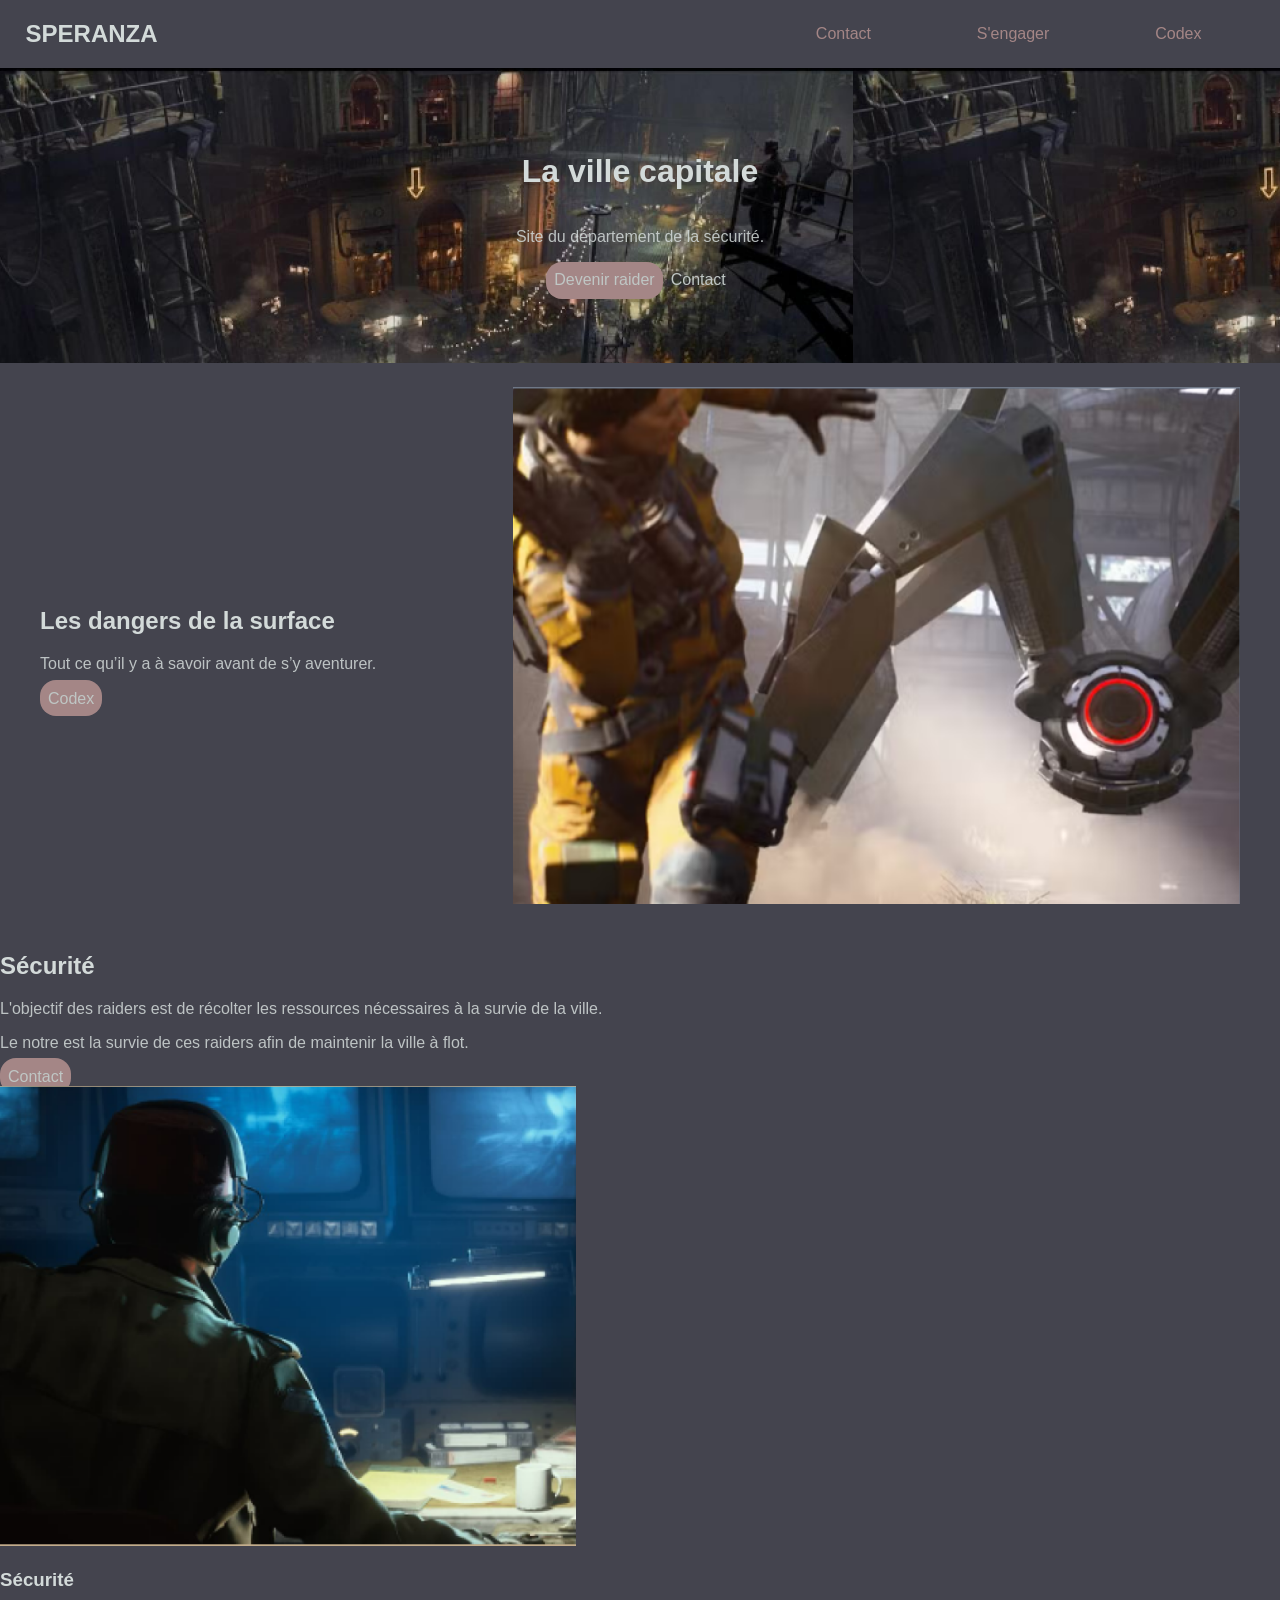
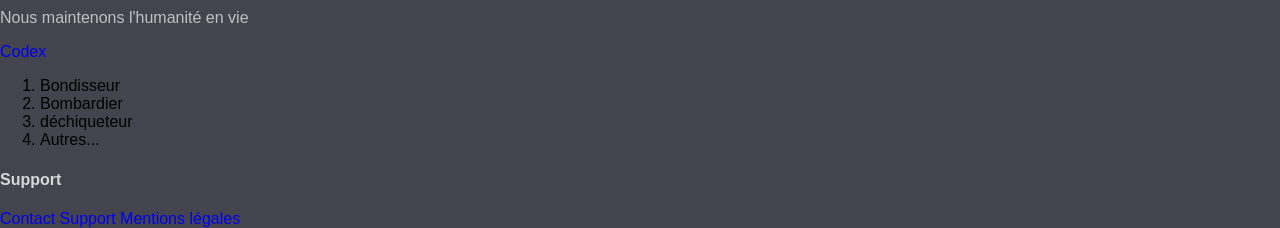
==== index.html @ ae106723 "blocs début" ====
<!DOCTYPE html>
<html lang="fr">
    <head>
        <meta charset="UTF-8">
        <meta name="viewport" content="width=device-width, initial-scale=1.0">
        <meta name="description" content ="La page d'accueil, pousse l'observateur à aller voir les autres pages">
        <link rel="stylesheet" type="text/css" href="style.css">
        <title>Accueil</title>

        <!--Fonts-->
        <link rel="preconnect" href="https://fonts.googleapis.com">
<link rel="preconnect" href="https://fonts.gstatic.com" crossorigin>
<link href="https://fonts.googleapis.com/css2?family=Roboto:ital,wght@0,100..900;1,100..900&display=swap" rel="stylesheet">
    </head>
    <body>
        <header>

            <nav><!--Contient le logo SPERANZA sous forme de texte majuscule et les liens "Contact" et "Codex"-->
                <div>
                    <h1>SPERANZA</h1>
                </div>
                <div class="topLinks">
                    <a class="navLink" href="contact.html">Contact</a>
                    <a class="navLink" href="enlist.html">S'engager</a>
                    <a class="navLink" href="codex.html">Codex</a>
                </div>
            </nav>
        </header>
        <main><!--Le contenu de la page, un bloc titre et 2 blocs imagés menant aux autres pages-->
            <div class="title"><!--Titre de la page d'accueil-->
                <h1>La ville capitale</h1>
                <p>Site du département de la sécurité.</p>
                <div class="titleLinks">
                    <a class="callToActLink" href="enlist.html">Devenir raider</a>
                    <a class="invertedcallToActLink" href="contact.html">Contact</a>
                </div>
            </div>

            <div class="bloc"><!--Titre et image menant à l'encyclopédie-->
                <div class="content">
                    <h2>Les dangers de la surface</h2>
                    <p>Tout ce qu’il y a à savoir avant de s’y aventurer.</p>
                    <a class="callToActLink" href="codex.html">Codex</a>
                </div>
                <div class="image">
                     <img width="100%" src="images/Leaper.png" alt="Une personne fuyant un bondisseur">
                </div>
            </div>

            <div><!--Descriptif du département de la sécurité et image-->
               <div>
                    <h2>Sécurité</h2>
                    <p>L'objectif des raiders est de récolter les ressources nécessaires à la survie de la ville.</p>
                    <p>Le notre est la survie de ces raiders afin de maintenir la ville à flot.</p>
                    <a class="callToActLink" href="contact.html">Contact</a>
                </div>
                <div>
                     <img width="45%" src="images/Shani.png" alt="La directrice du département de la sécurité en plein travail.">
                </div>
            </div>
        </main>
        <footer><!--descriptif très bref et quelques liens -->
            <div>
                <h3>Sécurité</h3>
                <p>Nous maintenons l'humanité en vie</p>        
            </div>

            <div>
                <div>
                    <a href="codex.html">Codex</a>
                    <ol>
                        <li>Bondisseur</li>
                        <li>Bombardier</li>
                        <li>déchiqueteur</li>
                        <li>Autres...</li>
                    </ol>
                </div>
                <div>
                    <h4>Support</h4>
                    <a href="contact.html">Contact</a>
                    <a href="support.html">Support</a>
                    <a href="mentions-legales.html">Mentions légales</a>
                </div>                
            </div>
        </footer>
    </body>
</html>
---- style.css ----
*{
    font-family: Helvetica, "Roboto", sans-serif;
}
body{
    background: #44444E;
    margin:0em;
}

h1, h2, h3, h4, h5, h6 {
    color: #D3DAD9;        
}

p {
    color: #D3DAD9;
    opacity: 85%;
}

a {
    text-decoration: none;
}

.callToActLink, .invertedcallToActLink {
    color: #BFC6C4;
    border-radius: 1em;
    padding: 0.6em 0.5em ;
}

.callToActLink{    
    background-color: #A48686;    
}

.invertedcallToActLink{    
    border-color: #BFC6C4;
    border-width: 1px;
}

.navLink {
    color: #A48686;    
}

.topLinks {
    display: flex;
    flex-direction: row;
    justify-content: space-around;
    align-items: center;
    width:40%;
}

nav {
    display: flex;    
    flex-direction: row;
    justify-content: space-between;     
    align-items: center;

    background-color: #44444E;

    padding: 0% 2%;        

    .navLink
    {           
        margin: 0% 5%;     
    }
}

.title {
    background-image: url('images/plan-ville.png');
    display:flex;
    flex-direction: column;
    align-items: center;
    justify-content: space-around;
    
    padding: 4em 1em ;
}

.titleLinks {
    display: flex;
    justify-content: space-between;
}

.bloc {
    display: flex;
    justify-content: space-between;
    align-items: center;
    padding: 0.5em 0.5em;

    .content , .image{
        padding: 1em 2em;   
        justify-content: center;
        align-items: center;     
    }

}
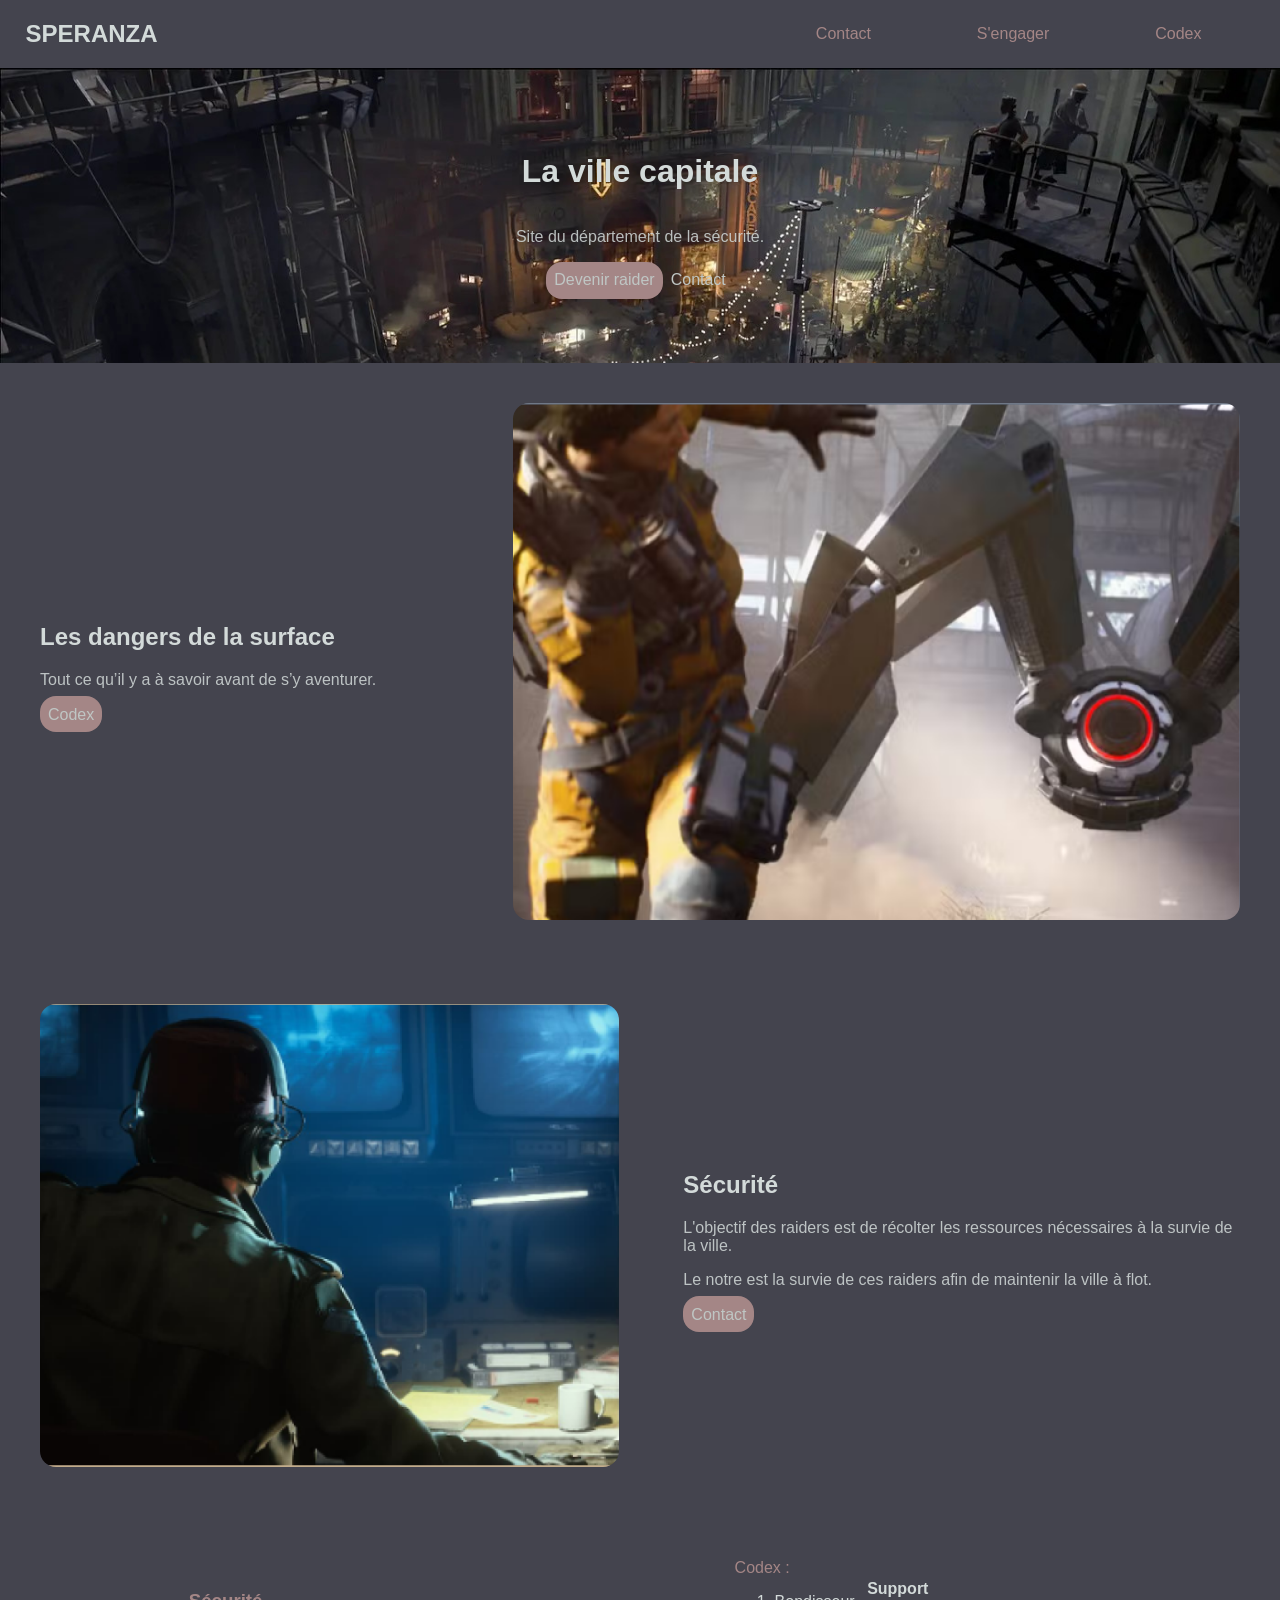
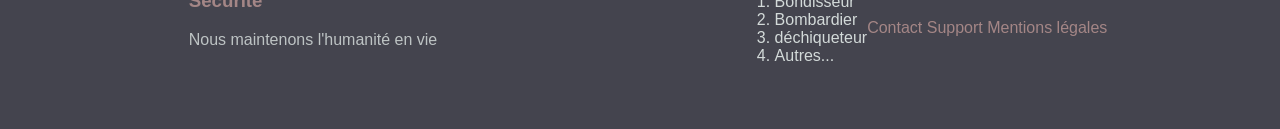
==== commit 539b0c1b: "fin blocs, début footer" ====
--- a/index.html
+++ b/index.html
@@ -42,32 +42,34 @@
                     <p>Tout ce qu’il y a à savoir avant de s’y aventurer.</p>
                     <a class="callToActLink" href="codex.html">Codex</a>
                 </div>
-                <div class="image">
+                <div class="blocImage">
                      <img width="100%" src="images/Leaper.png" alt="Une personne fuyant un bondisseur">
                 </div>
             </div>
 
-            <div><!--Descriptif du département de la sécurité et image-->
-               <div>
+            <div class="bloc"><!--Descriptif du département de la sécurité et image-->
+                <div class="blocImage">
+                     <img width="100%" src="images/Shani.png" alt="La directrice du département de la sécurité en plein travail.">
+                </div>               
+                <div class="content">
                     <h2>Sécurité</h2>
                     <p>L'objectif des raiders est de récolter les ressources nécessaires à la survie de la ville.</p>
                     <p>Le notre est la survie de ces raiders afin de maintenir la ville à flot.</p>
                     <a class="callToActLink" href="contact.html">Contact</a>
                 </div>
-                <div>
-                     <img width="45%" src="images/Shani.png" alt="La directrice du département de la sécurité en plein travail.">
-                </div>
             </div>
         </main>
         <footer><!--descriptif très bref et quelques liens -->
             <div>
-                <h3>Sécurité</h3>
-                <p>Nous maintenons l'humanité en vie</p>        
+                <div class="footerContent">
+                    <h3>Sécurité</h3>
+                    <p>Nous maintenons l'humanité en vie</p>
+                </div>      
             </div>
 
-            <div>
-                <div>
-                    <a href="codex.html">Codex</a>
+            <div class="footerLinks">
+                <div class="footerCodexLink">
+                    <a href="codex.html">Codex :</a>
                     <ol>
                         <li>Bondisseur</li>
                         <li>Bombardier</li>
@@ -75,13 +77,14 @@
                         <li>Autres...</li>
                     </ol>
                 </div>
-                <div>
-                    <h4>Support</h4>
-                    <a href="contact.html">Contact</a>
-                    <a href="support.html">Support</a>
-                    <a href="mentions-legales.html">Mentions légales</a>
-                </div>                
+                <div class="footerSupport">
+                    <h4>Support</h4>                                        
+                    <a href="contact.html">Contact</a>                        
+                    <a href="support.html">Support</a>                       
+                    <a href="mentions-legales.html">Mentions légales</a>                                                                                 
+                </div>   
             </div>
+
         </footer>
     </body>
 </html>
--- a/style.css
+++ b/style.css
@@ -3,11 +3,15 @@
 }
 body{
     background: #44444E;
-    margin:0em;
+    margin: 0em;
 }
 
-h1, h2, h3, h4, h5, h6 {
+h1, h2, h4, h5, h6 {
     color: #D3DAD9;        
+}
+
+h3 {
+    color:#A48686 
 }
 
 p {
@@ -17,19 +21,24 @@
 
 a {
     text-decoration: none;
+    color: #A48686;
+}
+
+ol {
+    color: #D3DAD9;
 }
 
 .callToActLink, .invertedcallToActLink {
     color: #BFC6C4;
     border-radius: 1em;
-    padding: 0.6em 0.5em ;
+    padding: 0.6em 0.5em;
 }
 
-.callToActLink{    
+.callToActLink {    
     background-color: #A48686;    
 }
 
-.invertedcallToActLink{    
+.invertedcallToActLink {    
     border-color: #BFC6C4;
     border-width: 1px;
 }
@@ -63,7 +72,9 @@
 }
 
 .title {
-    background-image: url('images/plan-ville.png');
+    background-image: url('images/plan-ville2.jpeg');
+    background-size: cover;
+
     display:flex;
     flex-direction: column;
     align-items: center;
@@ -81,6 +92,7 @@
     display: flex;
     justify-content: space-between;
     align-items: center;
+
     padding: 0.5em 0.5em;
 
     .content , .image{
@@ -88,5 +100,27 @@
         justify-content: center;
         align-items: center;     
     }
+    .blocImage {
+        padding:2em;
+    }
+    .blocImage > img {
+        border-radius: 1em;
+    }
+}
 
+footer {
+    display: flex;
+    justify-content: space-around;
+    align-items: center;
+    padding: 2em 2em;
+
+    .footerContent {        
+        margin: 2em 2em;
+    }
+
+    .footerLinks {
+        display:flex;
+        justify-content: space-around;
+        margin: 1em 1em;
+    }
 }
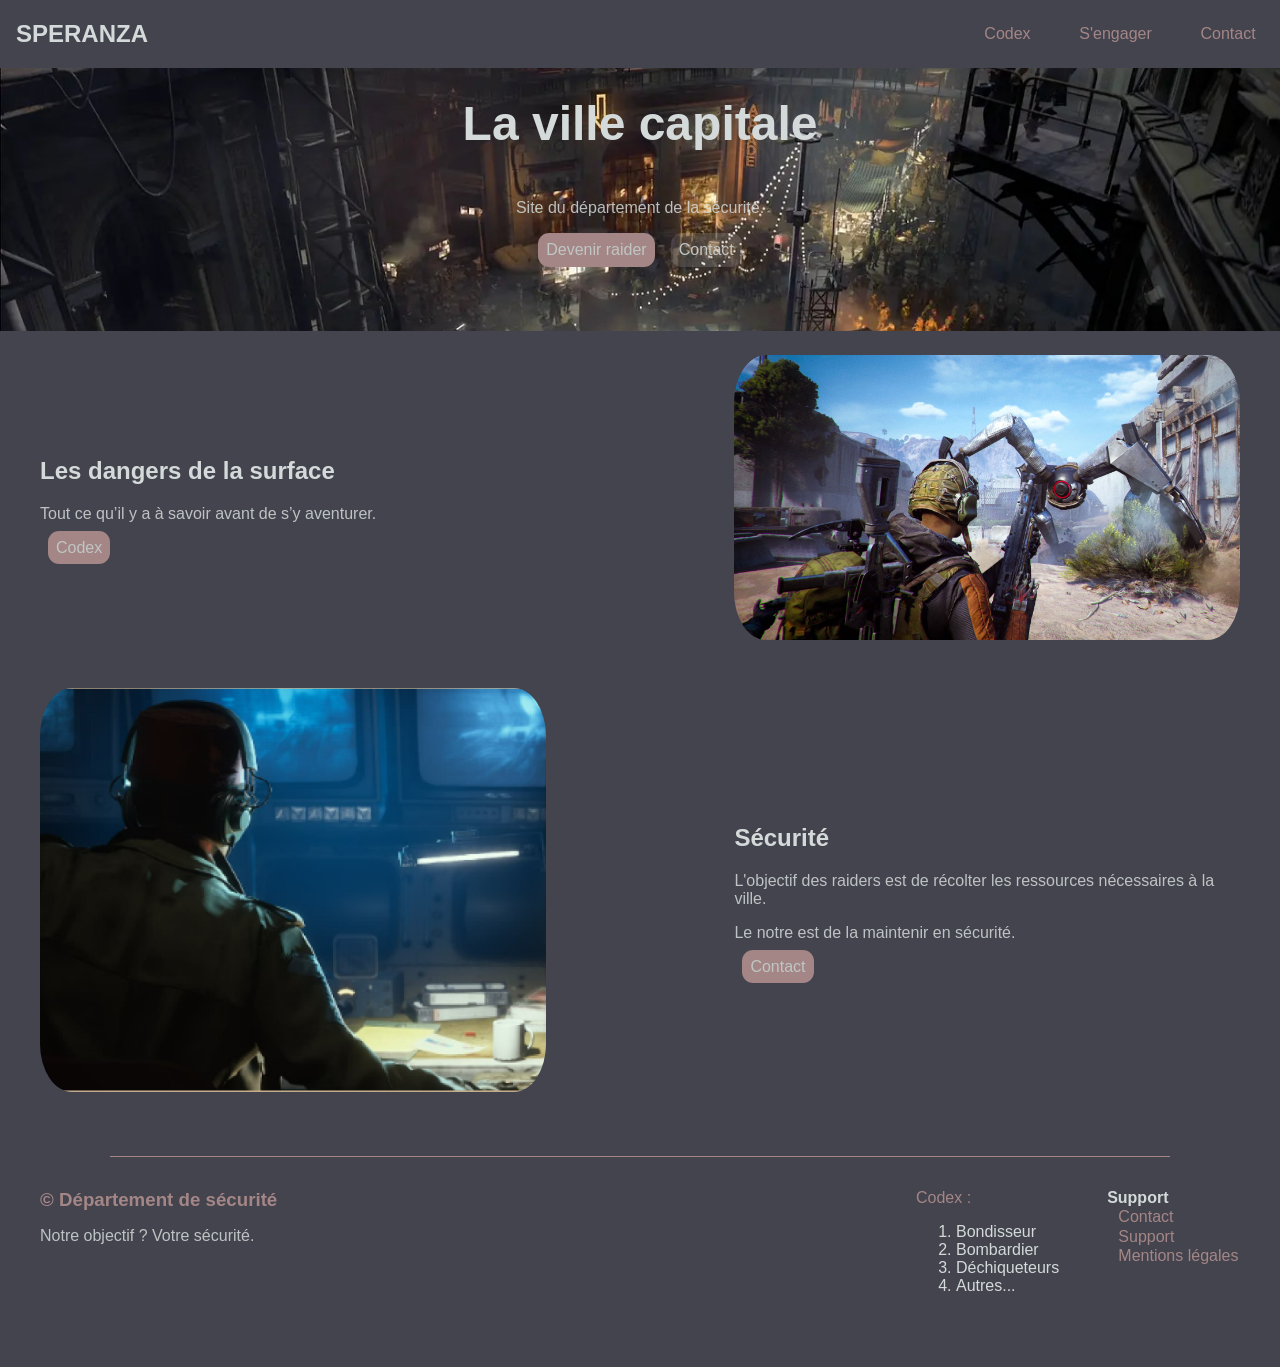
==== commit 41f90c81: "exercice boxes" ====
--- a/index.html
+++ b/index.html
@@ -9,82 +9,97 @@
 
         <!--Fonts-->
         <link rel="preconnect" href="https://fonts.googleapis.com">
-<link rel="preconnect" href="https://fonts.gstatic.com" crossorigin>
-<link href="https://fonts.googleapis.com/css2?family=Roboto:ital,wght@0,100..900;1,100..900&display=swap" rel="stylesheet">
+        <link rel="preconnect" href="https://fonts.gstatic.com" crossorigin>
+        <link href="https://fonts.googleapis.com/css2?family=Roboto:ital,wght@0,100..900;1,100..900&display=swap" rel="stylesheet">
     </head>
     <body>
         <header>
 
             <nav><!--Contient le logo SPERANZA sous forme de texte majuscule et les liens "Contact" et "Codex"-->
-                <div>
-                    <h1>SPERANZA</h1>
+                <div id="logo">
+                    <h2>SPERANZA</h2>
                 </div>
                 <div class="topLinks">
+                    <a class="navLink" href="codex.html">Codex</a>
+                    <a class="navLink" href="enlist.html">S'engager</a>
                     <a class="navLink" href="contact.html">Contact</a>
-                    <a class="navLink" href="enlist.html">S'engager</a>
-                    <a class="navLink" href="codex.html">Codex</a>
                 </div>
-            </nav>
+            </nav>            
         </header>
+        
         <main><!--Le contenu de la page, un bloc titre et 2 blocs imagés menant aux autres pages-->
             <div class="title"><!--Titre de la page d'accueil-->
                 <h1>La ville capitale</h1>
                 <p>Site du département de la sécurité.</p>
                 <div class="titleLinks">
                     <a class="callToActLink" href="enlist.html">Devenir raider</a>
-                    <a class="invertedcallToActLink" href="contact.html">Contact</a>
+                    <a class="semiTransparentLink" href="contact.html">Contact</a>
                 </div>
             </div>
 
             <div class="bloc"><!--Titre et image menant à l'encyclopédie-->
+
                 <div class="content">
                     <h2>Les dangers de la surface</h2>
                     <p>Tout ce qu’il y a à savoir avant de s’y aventurer.</p>
                     <a class="callToActLink" href="codex.html">Codex</a>
                 </div>
-                <div class="blocImage">
-                     <img width="100%" src="images/Leaper.png" alt="Une personne fuyant un bondisseur">
-                </div>
+
+                 <img  class="blocImage" src="images/leaper2.jpg" alt="Un bondisseur attaquant une personne">
+
             </div>
 
             <div class="bloc"><!--Descriptif du département de la sécurité et image-->
-                <div class="blocImage">
-                     <img width="100%" src="images/Shani.png" alt="La directrice du département de la sécurité en plein travail.">
-                </div>               
+
+                <img class="blocImage" src="images/Shani.png" alt="La cheffe du département de la sécurité en plein travail.">
+                           
                 <div class="content">
                     <h2>Sécurité</h2>
-                    <p>L'objectif des raiders est de récolter les ressources nécessaires à la survie de la ville.</p>
-                    <p>Le notre est la survie de ces raiders afin de maintenir la ville à flot.</p>
+                    <p>L'objectif des raiders est de récolter les ressources nécessaires à la ville.</p>
+                    <p>Le notre est de la maintenir en sécurité.</p>
                     <a class="callToActLink" href="contact.html">Contact</a>
                 </div>
             </div>
-        </main>
-        <footer><!--descriptif très bref et quelques liens -->
+        </main>                
+
+        <footer><!--descriptif très bref du département et quelques liens -->    
+            <div class="FooterLimit">
+                <hr id="FooterLimitLine">
+            </div>                    
+
             <div>
                 <div class="footerContent">
-                    <h3>Sécurité</h3>
-                    <p>Nous maintenons l'humanité en vie</p>
+                    <h3>&copy; Département de sécurité</h3>
+                    <p>Notre objectif ? Votre sécurité.</p>                                                         
                 </div>      
             </div>
 
             <div class="footerLinks">
-                <div class="footerCodexLink">
-                    <a href="codex.html">Codex :</a>
-                    <ol>
-                        <li>Bondisseur</li>
-                        <li>Bombardier</li>
-                        <li>déchiqueteur</li>
-                        <li>Autres...</li>
+                <div id="footerCodexLink">
+                    <a class="FooterLinks" href="codex.html">Codex :</a>
+                    <ol class="whiteFooterLinks">
+                        <li>
+                            <a href="codex.html">Bondisseur</a>
+                        </li>
+                        <li>
+                            <a href="codex.html">Bombardier</a>
+                        </li>
+                        <li>
+                            <a href="codex.html">Déchiqueteurs</a>
+                        </li>
+                        <li>
+                            <a href="codex.html">Autres...</a>
+                        </li>
                     </ol>
                 </div>
+                
                 <div class="footerSupport">
                     <h4>Support</h4>                                        
-                    <a href="contact.html">Contact</a>                        
-                    <a href="support.html">Support</a>                       
-                    <a href="mentions-legales.html">Mentions légales</a>                                                                                 
+                    <a class="FooterLinks" href="contact.html">Contact</a>                        
+                    <a class="FooterLinks" href="support.html">Support</a>                       
+                    <a class="FooterLinks" href="mentions-legales.html">Mentions légales</a>                                                                                 
                 </div>   
             </div>
-
         </footer>
     </body>
 </html>
--- a/style.css
+++ b/style.css
@@ -1,6 +1,12 @@
 *{
     font-family: Helvetica, "Roboto", sans-serif;
-}
+    flex-wrap: wrap;
+}
+
+:root {
+    --headerheight: 3em;
+}
+
 body{
     background: #44444E;
     margin: 0em;
@@ -28,19 +34,21 @@
     color: #D3DAD9;
 }
 
-.callToActLink, .invertedcallToActLink {
+.callToActLink, .semiTransparentLink {
     color: #BFC6C4;
-    border-radius: 1em;
-    padding: 0.6em 0.5em;
+    border-radius: 0.7em;
+    padding: 0.5em 0.5em;
+    margin: 0em 0.5em;
 }
 
 .callToActLink {    
     background-color: #A48686;    
 }
 
-.invertedcallToActLink {    
-    border-color: #BFC6C4;
-    border-width: 1px;
+.semiTransparentLink {    
+    border-color: #D3DAD9;
+    border-width: 0.1em;
+    background-color: #bfc6c430;
 }
 
 .navLink {
@@ -52,24 +60,32 @@
     flex-direction: row;
     justify-content: space-around;
     align-items: center;
-    width:40%;
-}
-
-nav {
+    width:20em;
+}
+
+nav {    
+    z-index: 1;
+
     display: flex;    
     flex-direction: row;
     justify-content: space-between;     
     align-items: center;
-
-    background-color: #44444E;
-
-    padding: 0% 2%;        
-
-    .navLink
-    {           
-        margin: 0% 5%;     
-    }
-}
+    width: 100%;
+
+    background-color: #44444E;         
+    
+    position: fixed;
+    top: 0px;
+    
+    .navLink {           
+        margin: 5% 5%;     
+    }
+
+    #logo {
+        margin: 0em 1em;
+    }
+}
+
 
 .title {
     background-image: url('images/plan-ville2.jpeg');
@@ -83,9 +99,15 @@
     padding: 4em 1em ;
 }
 
+.title h1 {
+    font-size: 300%;
+}
+
 .titleLinks {
     display: flex;
     justify-content: space-between;
+    flex-direction: row;
+    align-items: center;    
 }
 
 .bloc {
@@ -93,34 +115,87 @@
     justify-content: space-between;
     align-items: center;
 
-    padding: 0.5em 0.5em;
-
-    .content , .image{
-        padding: 1em 2em;   
-        justify-content: center;
-        align-items: center;     
-    }
-    .blocImage {
-        padding:2em;
-    }
-    .blocImage > img {
-        border-radius: 1em;
-    }
+    padding: 0.5em 0.5em;    
 }
 
 footer {
     display: flex;
-    justify-content: space-around;
-    align-items: center;
-    padding: 2em 2em;
-
-    .footerContent {        
-        margin: 2em 2em;
-    }
-
-    .footerLinks {
-        display:flex;
-        justify-content: space-around;
-        margin: 1em 1em;
+    justify-content: space-between;
+    align-items: start;
+    padding: 2em 1em;    
+    
+}
+
+.whiteFooterLinks a {
+    color: #D3DAD9;
+}
+
+.FooterLimit {
+    width: 100%;
+
+}
+
+ #FooterLimitLine {
+    border: none; 
+    height: 1px; 
+    background-color: #A48686; 
+    width: 85%;
+}
+
+.footerContent {        
+    padding: 1.5em 1.5em;
+}   
+
+.footerContent h3 {
+    margin: 0em;    
+}
+
+.footerLinks {
+    display:flex;
+    align-items: start;
+    justify-content: space-between;     
+    color: #A48686;
+}
+
+#footerCodexLink {
+    padding: 1.5em;
+}
+
+.footerSupport {
+    display:flex;
+    flex-direction: column;
+    justify-content: flex-start;
+    padding: 1.5em;    
+}
+
+.footerSupport > a {
+    padding: 0.1em 0.1em 0em 0.7em;
+}
+
+.footerSupport h4 {
+    margin: 0em;
+}   
+
+.content , .blocImage{
+    padding: 1em 2em;   
+    justify-content: center;
+    align-items: center;     
+}
+
+.blocImage {
+    border-radius: 4em;   
+}
+
+@media screen and (max-width: 800px)
+{
+    .content , .blocImage {      
+        width: 95%;        
+    }
+}
+    
+@media screen and (min-width: 800.1px)
+{
+    .content , .blocImage {      
+        width: 40%;        
     }
 }
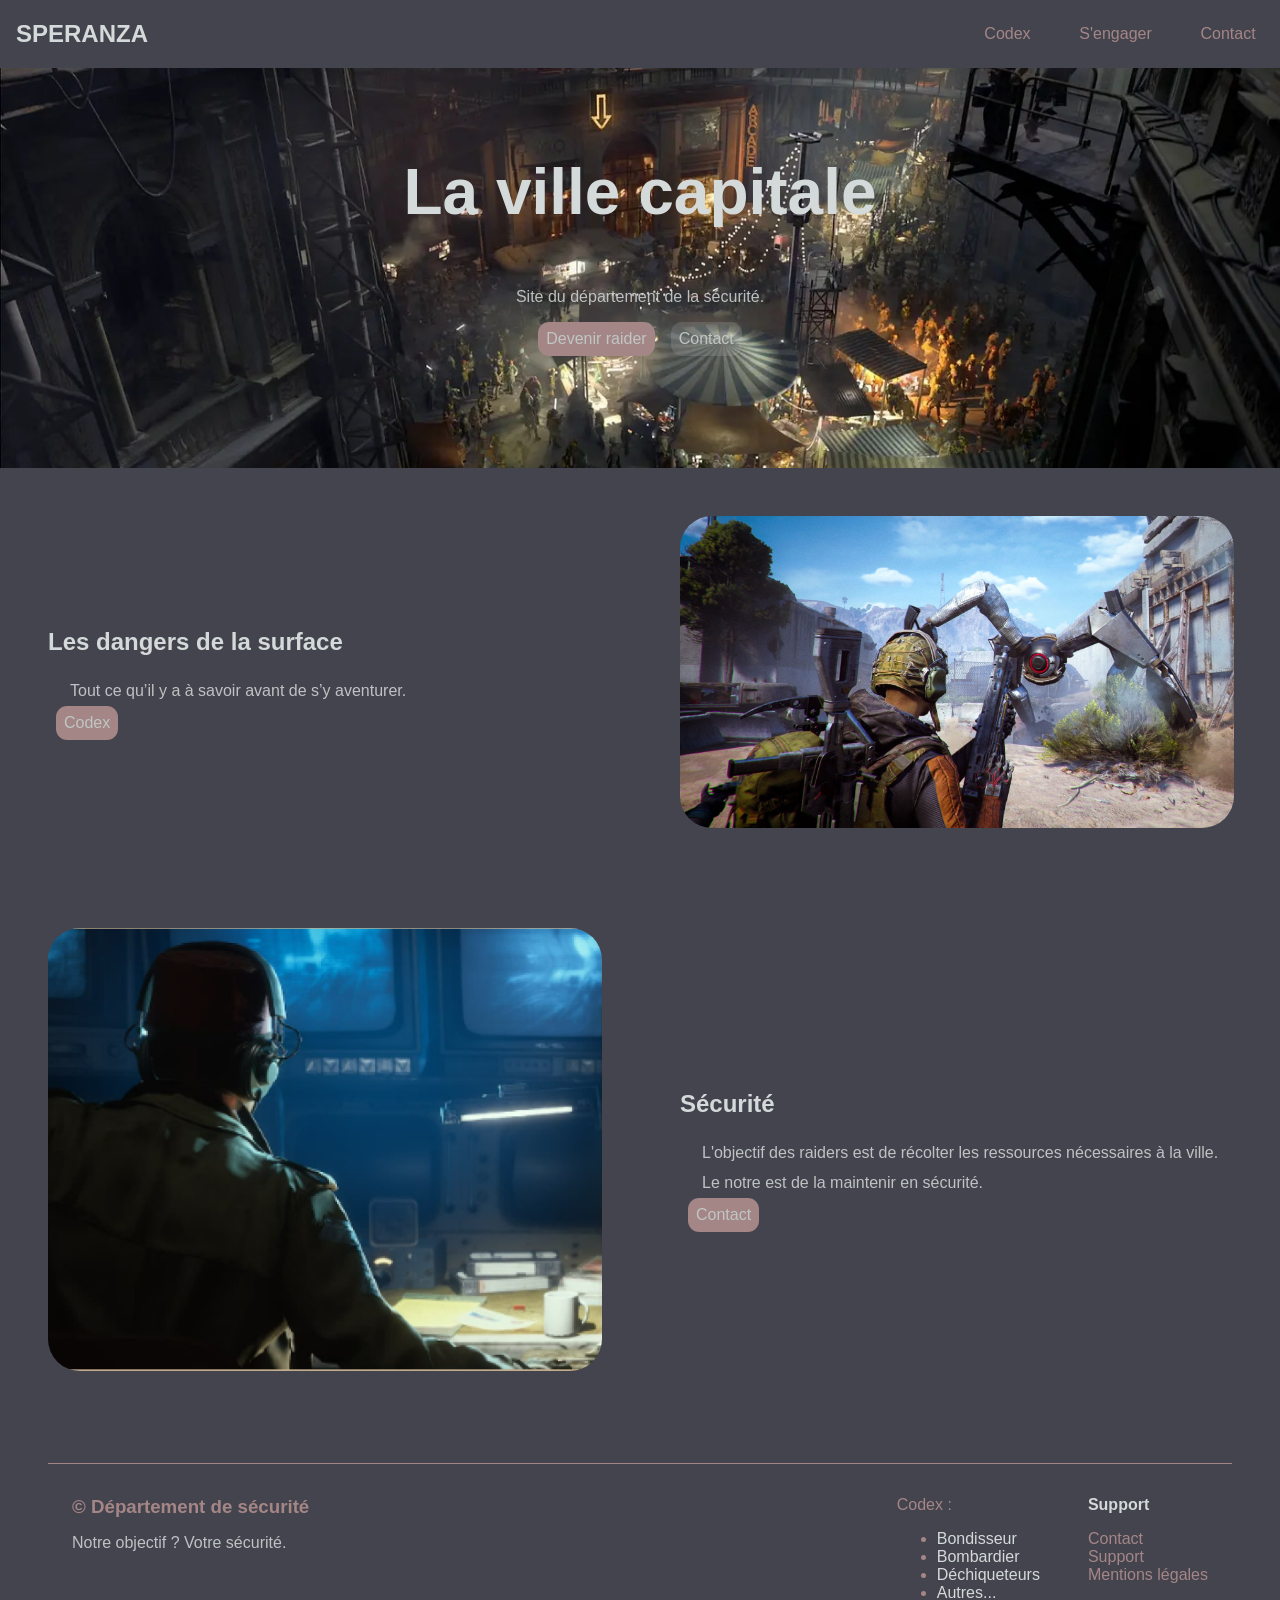
==== commit d1b7461c: "maj de début de cours 04.05.2026" ====
--- a/index.html
+++ b/index.html
@@ -20,15 +20,21 @@
                     <h2>SPERANZA</h2>
                 </div>
                 <div class="topLinks">
-                    <a class="navLink" href="codex.html">Codex</a>
-                    <a class="navLink" href="enlist.html">S'engager</a>
-                    <a class="navLink" href="contact.html">Contact</a>
+                    <div>
+                        <a class="navLink" href="codex.html">Codex</a>
+                    </div>
+                    <div>
+                        <a class="navLink" href="enlist.html">S'engager</a>
+                    </div>
+                    <div>
+                        <a class="navLink" href="contact.html">Contact</a>
+                    </div>
                 </div>
             </nav>            
         </header>
         
         <main><!--Le contenu de la page, un bloc titre et 2 blocs imagés menant aux autres pages-->
-            <div class="title"><!--Titre de la page d'accueil-->
+            <div id="indexTitle" class="title"><!--Titre de la page d'accueil-->
                 <h1>La ville capitale</h1>
                 <p>Site du département de la sécurité.</p>
                 <div class="titleLinks">
@@ -37,7 +43,8 @@
                 </div>
             </div>
 
-            <div class="bloc"><!--Titre et image menant à l'encyclopédie-->
+           
+            <section><!--Titre et image menant à l'encyclopédie-->
 
                 <div class="content">
                     <h2>Les dangers de la surface</h2>
@@ -45,27 +52,34 @@
                     <a class="callToActLink" href="codex.html">Codex</a>
                 </div>
 
-                 <img  class="blocImage" src="images/leaper2.jpg" alt="Un bondisseur attaquant une personne">
+                <div>
+                    <img  class="blocImage" src="images/leaper2.jpg" alt="Un bondisseur attaquant une personne">
+                </div>
 
-            </div>
+            </section> 
 
-            <div class="bloc"><!--Descriptif du département de la sécurité et image-->
+            <section><!--Descriptif du département de la sécurité et image-->
 
-                <img class="blocImage" src="images/Shani.png" alt="La cheffe du département de la sécurité en plein travail.">
-                           
+                <div>
+                    <img class="blocImage" src="images/Shani.png" alt="La cheffe du département de la sécurité en plein travail.">
+                </div>
+                        
                 <div class="content">
                     <h2>Sécurité</h2>
                     <p>L'objectif des raiders est de récolter les ressources nécessaires à la ville.</p>
                     <p>Le notre est de la maintenir en sécurité.</p>
                     <a class="callToActLink" href="contact.html">Contact</a>
                 </div>
-            </div>
+
+            </section>
+
+                       
         </main>                
 
         <footer><!--descriptif très bref du département et quelques liens -->    
             <div class="FooterLimit">
                 <hr id="FooterLimitLine">
-            </div>                    
+            </div>                
 
             <div>
                 <div class="footerContent">
@@ -76,8 +90,8 @@
 
             <div class="footerLinks">
                 <div id="footerCodexLink">
-                    <a class="FooterLinks" href="codex.html">Codex :</a>
-                    <ol class="whiteFooterLinks">
+                    <a class="FooterLinks" href="codex.html">Codex :</a>                   
+                    <ul class="whiteFooterLinks">
                         <li>
                             <a href="codex.html">Bondisseur</a>
                         </li>
@@ -90,15 +104,21 @@
                         <li>
                             <a href="codex.html">Autres...</a>
                         </li>
-                    </ol>
+                    </ul>
                 </div>
                 
                 <div class="footerSupport">
-                    <h4>Support</h4>                                        
-                    <a class="FooterLinks" href="contact.html">Contact</a>                        
-                    <a class="FooterLinks" href="support.html">Support</a>                       
-                    <a class="FooterLinks" href="mentions-legales.html">Mentions légales</a>                                                                                 
-                </div>   
+                    <h4>Support</h4> 
+                    <div>
+                        <a class="FooterLinks" href="contact.html">Contact</a> 
+                    </div>
+                    <div>
+                        <a class="FooterLinks" href="support.html">Support</a> 
+                    </div>
+                    <div>
+                        <a class="FooterLinks" href="mentions-legales.html">Mentions légales</a>  
+                    </div>                                                                      
+                </div>  
             </div>
         </footer>
     </body>
--- a/style.css
+++ b/style.css
@@ -10,6 +10,7 @@
 body{
     background: #44444E;
     margin: 0em;
+    overflow-x: hidden;
 }
 
 h1, h2, h4, h5, h6 {
@@ -51,10 +52,6 @@
     background-color: #bfc6c430;
 }
 
-.navLink {
-    color: #A48686;    
-}
-
 .topLinks {
     display: flex;
     flex-direction: row;
@@ -76,31 +73,28 @@
     
     position: fixed;
     top: 0px;
-    
-    .navLink {           
-        margin: 5% 5%;     
-    }
-
-    #logo {
-        margin: 0em 1em;
-    }
-}
-
+}
+
+.navLink {           
+    margin: 1em;
+    color: #A48686;    
+}
+
+#logo {
+    margin: 0em 1em;
+}
 
 .title {
-    background-image: url('images/plan-ville2.jpeg');
     background-size: cover;
-
     display:flex;
     flex-direction: column;
     align-items: center;
-    justify-content: space-around;
-    
-    padding: 4em 1em ;
+    justify-content: space-around;  
+
 }
 
 .title h1 {
-    font-size: 300%;
+    font-size: 400%;
 }
 
 .titleLinks {
@@ -110,19 +104,38 @@
     align-items: center;    
 }
 
-.bloc {
-    display: flex;
-    justify-content: space-between;
-    align-items: center;
-
-    padding: 0.5em 0.5em;    
+#indexTitle {
+    background-image: url('images/plan-ville2.jpeg');
+    
+    padding: 7em 1em ;
+}
+
+#codexTitle {
+    background-image: url('images/background2.jpg');
+
+    padding: 14em 2em ;    
+}
+
+#codexTitle h1 {
+    border-radius: 0.35em;
+    padding: 1px 8px;
+    background-color: #44444e9b;
+    margin: 0px;
+    margin-bottom: 13px;
+}
+
+#codexTitle p {
+    border-radius: 0.35em;
+    padding: 12px 10px;
+    background-color: #44444e9b;
+    margin: 10px;
 }
 
 footer {
     display: flex;
     justify-content: space-between;
     align-items: start;
-    padding: 2em 1em;    
+    padding: 2em 3em;    
     
 }
 
@@ -133,13 +146,17 @@
 .FooterLimit {
     width: 100%;
 
+}
+
+.footerSupport h4 {
+    padding-bottom: 1em;
 }
 
  #FooterLimitLine {
     border: none; 
     height: 1px; 
     background-color: #A48686; 
-    width: 85%;
+    width: 100%;
 }
 
 .footerContent {        
@@ -176,26 +193,51 @@
     margin: 0em;
 }   
 
+
+ section {
+  display: grid;
+  gap: 1em;
+  padding: 1em;
+  grid-template-columns: repeat(1, minmax(300px, 1fr));
+  grid-template-rows: 1fr;
+ }
+
+.content {
+    padding-top: auto;    
+    display: flex;
+    justify-content: space-around;
+    flex-direction: column;
+    align-items:start;
+} 
+
+.content p {
+    margin: 6px;
+    padding-left: 1em;
+} 
+
 .content , .blocImage{
-    padding: 1em 2em;   
+    padding: 2em 2em;   
     justify-content: center;
-    align-items: center;     
+    align-items: flex-center; 
 }
 
 .blocImage {
     border-radius: 4em;   
 }
 
-@media screen and (max-width: 800px)
-{
-    .content , .blocImage {      
-        width: 95%;        
-    }
-}
-    
-@media screen and (min-width: 800.1px)
-{
-    .content , .blocImage {      
-        width: 40%;        
-    }
+img {
+  height: auto;
+  width: 90%;
+  border-radius: 2em;
+}
+
+@media (min-width: 860px) {
+  section {
+    grid-template-columns: repeat(2, minmax(200px, 1fr));
+    grid-template-rows: repeat(2, minmax(1fr, 500px));
+  }
+}
+
+:hover > a {
+    color: #ffffff;
 }
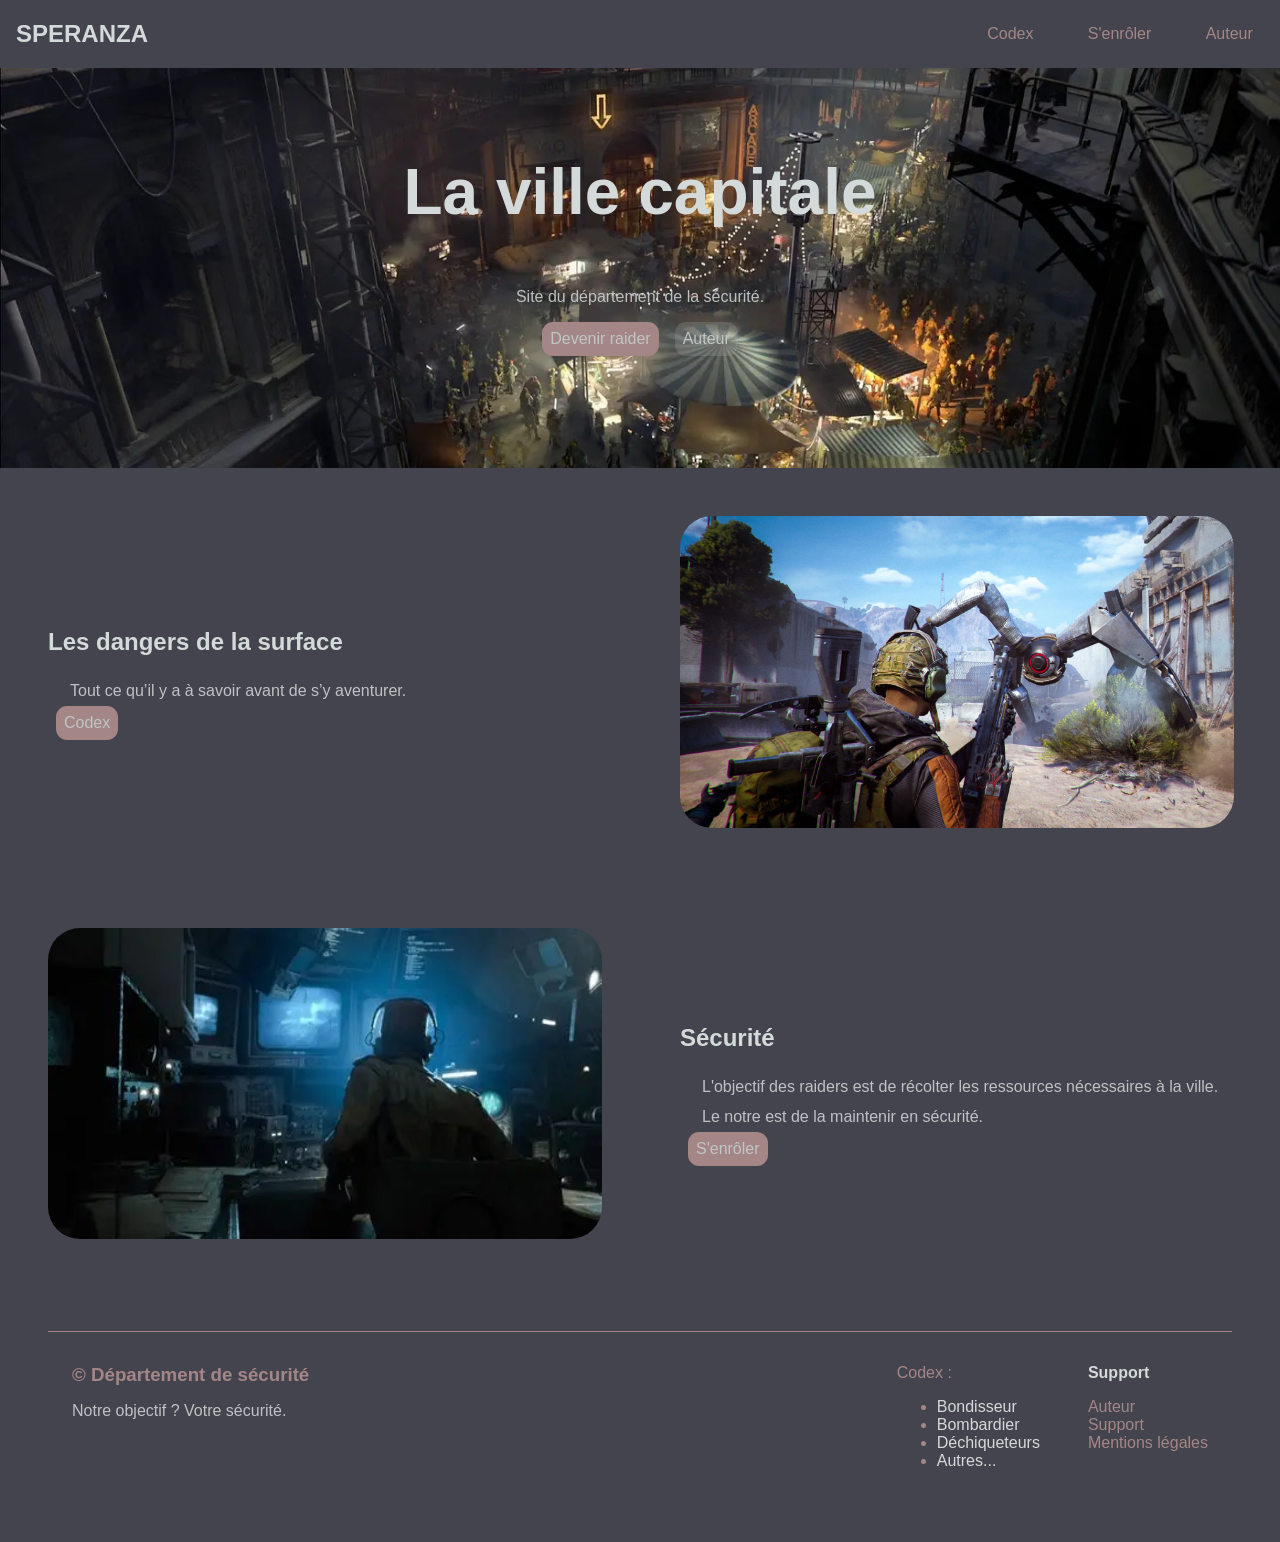
==== commit 9f20a44f: "le formulaire est en théorie fini, reste css" ====
--- a/index.html
+++ b/index.html
@@ -15,7 +15,7 @@
     <body>
         <header>
 
-            <nav><!--Contient le logo SPERANZA sous forme de texte majuscule et les liens "Contact" et "Codex"-->
+            <nav><!--Contient le logo SPERANZA sous forme de texte majuscule et les liens "Auteur" et "Codex"-->
                 <div id="logo">
                     <h2>SPERANZA</h2>
                 </div>
@@ -24,10 +24,10 @@
                         <a class="navLink" href="codex.html">Codex</a>
                     </div>
                     <div>
-                        <a class="navLink" href="enlist.html">S'engager</a>
+                        <a class="navLink" href="enlist.html">S'enrôler</a>
                     </div>
                     <div>
-                        <a class="navLink" href="contact.html">Contact</a>
+                        <a class="navLink" href="Auteur.html">Auteur</a>
                     </div>
                 </div>
             </nav>            
@@ -39,7 +39,7 @@
                 <p>Site du département de la sécurité.</p>
                 <div class="titleLinks">
                     <a class="callToActLink" href="enlist.html">Devenir raider</a>
-                    <a class="semiTransparentLink" href="contact.html">Contact</a>
+                    <a class="semiTransparentLink" href="Auteur.html">Auteur</a>
                 </div>
             </div>
 
@@ -61,14 +61,14 @@
             <section><!--Descriptif du département de la sécurité et image-->
 
                 <div>
-                    <img class="blocImage" src="images/Shani.png" alt="La cheffe du département de la sécurité en plein travail.">
+                    <img class="blocImage" src="images/shani3.webp" alt="La cheffe du département de la sécurité en plein travail.">
                 </div>
                         
                 <div class="content">
                     <h2>Sécurité</h2>
                     <p>L'objectif des raiders est de récolter les ressources nécessaires à la ville.</p>
                     <p>Le notre est de la maintenir en sécurité.</p>
-                    <a class="callToActLink" href="contact.html">Contact</a>
+                    <a class="callToActLink" href="enlist.html">S'enrôler</a>
                 </div>
 
             </section>
@@ -110,7 +110,7 @@
                 <div class="footerSupport">
                     <h4>Support</h4> 
                     <div>
-                        <a class="FooterLinks" href="contact.html">Contact</a> 
+                        <a class="FooterLinks" href="Auteur.html">Auteur</a> 
                     </div>
                     <div>
                         <a class="FooterLinks" href="support.html">Support</a> 
--- a/style.css
+++ b/style.css
@@ -26,9 +26,23 @@
     opacity: 85%;
 }
 
+span {
+    color: #D3DAD9;
+    opacity: 85%;
+}
+
+label {
+    color: #D3DAD9;
+    opacity: 85%;
+}
+
 a {
     text-decoration: none;
     color: #A48686;
+}
+
+strong {
+    color: #A48686;  
 }
 
 ol {
@@ -114,6 +128,27 @@
     background-image: url('images/background2.jpg');
 
     padding: 14em 2em ;    
+}
+
+#EnlistTitle {
+    background-image: url('images/EnlistTitleImage.webp');
+
+    padding: 22em 2em ;   
+}
+
+#EnlistTitle h1 {
+    border-radius: 0.35em;
+    padding: 1px 8px;
+    background-color: #44444e9b;
+    margin: 0px;
+    margin-bottom: 13px;
+}
+
+#EnlistTitle h2 {
+    border-radius: 0.35em;
+    padding: 12px 10px;
+    background-color: #44444e9b;
+    margin: 10px;
 }
 
 #codexTitle h1 {
@@ -240,4 +275,9 @@
 
 :hover > a {
     color: #ffffff;
+}
+
+form {
+    display: flex;
+
 }
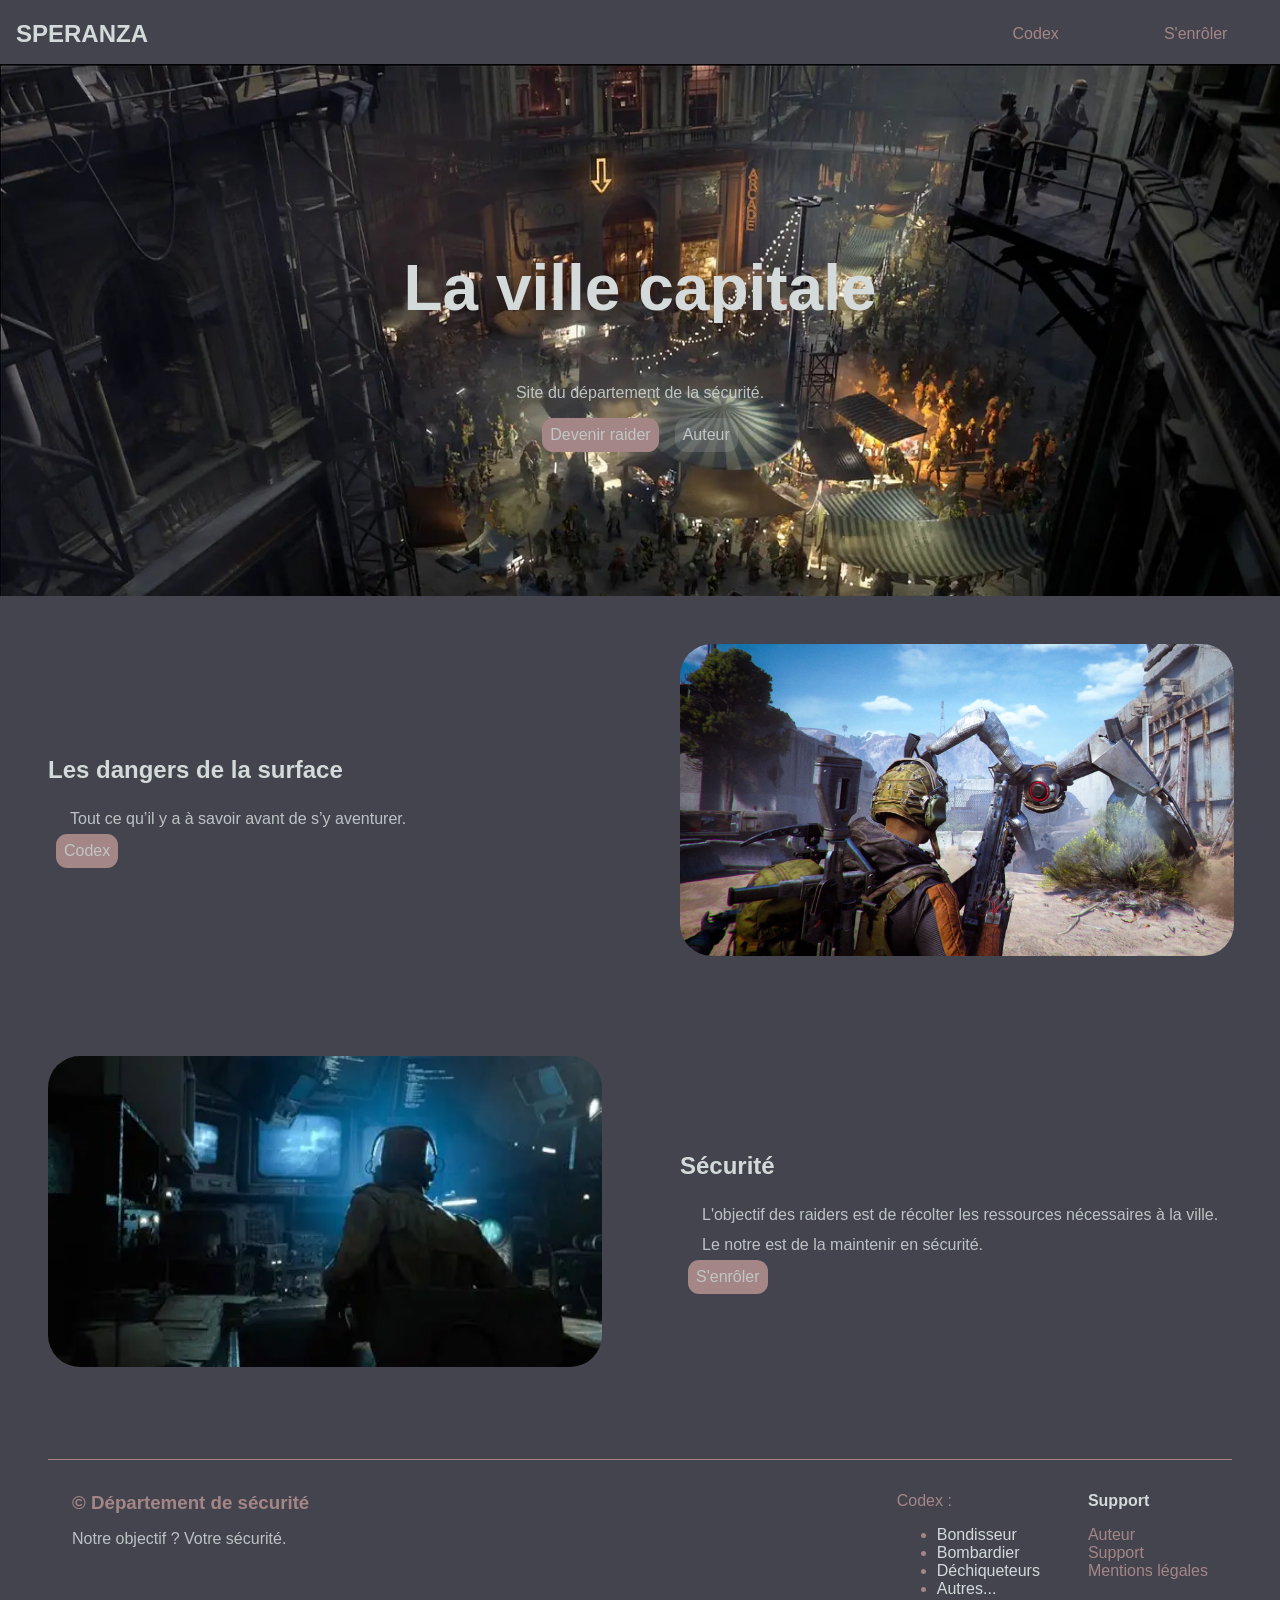
==== commit 69fb52a9: "La page enlist est bien, la page auteur est en cours, j'étais en train de faire les tests pour les i" ====
--- a/index.html
+++ b/index.html
@@ -25,21 +25,19 @@
                     </div>
                     <div>
                         <a class="navLink" href="enlist.html">S'enrôler</a>
-                    </div>
-                    <div>
-                        <a class="navLink" href="Auteur.html">Auteur</a>
-                    </div>
+                    </div>                 
                 </div>
             </nav>            
         </header>
         
         <main><!--Le contenu de la page, un bloc titre et 2 blocs imagés menant aux autres pages-->
+            <div class="fakeHeaderCollider"></div>
             <div id="indexTitle" class="title"><!--Titre de la page d'accueil-->
                 <h1>La ville capitale</h1>
                 <p>Site du département de la sécurité.</p>
                 <div class="titleLinks">
                     <a class="callToActLink" href="enlist.html">Devenir raider</a>
-                    <a class="semiTransparentLink" href="Auteur.html">Auteur</a>
+                    <a class="semiTransparentLink" href="auteur.html">Auteur</a>
                 </div>
             </div>
 
@@ -77,9 +75,9 @@
         </main>                
 
         <footer><!--descriptif très bref du département et quelques liens -->    
-            <div class="FooterLimit">
-                <hr id="FooterLimitLine">
-            </div>                
+            <div class="TransversalLine">
+                <hr id="TransversalLine">
+            </div>
 
             <div>
                 <div class="footerContent">
@@ -110,7 +108,7 @@
                 <div class="footerSupport">
                     <h4>Support</h4> 
                     <div>
-                        <a class="FooterLinks" href="Auteur.html">Auteur</a> 
+                        <a class="FooterLinks" href="auteur.html">Auteur</a> 
                     </div>
                     <div>
                         <a class="FooterLinks" href="support.html">Support</a> 
--- a/style.css
+++ b/style.css
@@ -74,7 +74,8 @@
     width:20em;
 }
 
-nav {    
+nav {
+    height: 4em;    
     z-index: 1;
 
     display: flex;    
@@ -121,7 +122,7 @@
 #indexTitle {
     background-image: url('images/plan-ville2.jpeg');
     
-    padding: 7em 1em ;
+    padding: 9em 1em ;
 }
 
 #codexTitle {
@@ -129,6 +130,28 @@
 
     padding: 14em 2em ;    
 }
+
+#AuthorTitle {
+    background-image: url('images/firefly.jpg');
+
+    padding: 10em 2em ;    
+}
+
+#AuthorTitle h1 {
+    border-radius: 0.35em;
+    padding: 1px 20px;
+    background-color: #44444e9b;
+    margin: 0px;
+    margin-bottom: 13px;
+}
+
+#AuthorTitle p {
+    border-radius: 0.35em;
+    padding: 8px 10px;
+    background-color: #44444e9b;
+    margin: 10px;
+}
+
 
 #EnlistTitle {
     background-image: url('images/EnlistTitleImage.webp');
@@ -178,7 +201,7 @@
     color: #D3DAD9;
 }
 
-.FooterLimit {
+.TransversalLine {
     width: 100%;
 
 }
@@ -187,7 +210,7 @@
     padding-bottom: 1em;
 }
 
- #FooterLimitLine {
+ #TransversalLine {
     border: none; 
     height: 1px; 
     background-color: #A48686; 
@@ -277,7 +300,117 @@
     color: #ffffff;
 }
 
-form {
-    display: flex;
-
+#containsForm {
+    display: flex;
+    flex-direction: column;
+    align-items: center;
+    padding: 2em 3em;
+}
+
+#name-adress label {
+    margin: 0.4em 1em;
+    padding: 0.5em 1em;
+}
+
+#name-adress input {
+    margin: 0.4em 2em;
+    padding: 0.5em;
+    border-radius: 0.8em;
+}
+
+.text-entry {
+    display: flex;    
+    align-items: center;
+    justify-content: space-between;
+    flex-direction: row;
+}
+
+#formBottom {
+    display: flex;
+    flex-direction: column;
+    align-items: center;    
+}
+
+.formBottom {    
+    padding: 0.2em 0em;
+}
+
+#text_id {    
+    height: 10em;
+    width: 50em;
+    background-color: #44444E;
+    color: #BFC6C4;
+    border-width: 3px;
+    border-color: #BFC6C4;
+    border-radius: 1em;
+}
+
+.formBottom input{
+    padding: 0.5em 2em;
+    border-radius: 0.8em;
+    background-color: #A48686;
+    color: #BFC6C4;
+    border-color: #D3DAD9;
+    border-width: 0.1em;
+    background-color: #d3dad946;    
+}
+
+#survey {
+    width: 42em;
+}
+
+@media (max-width: 760px) {
+    #name-adress label {
+        margin: 0.4em 1em;
+        padding: 0.5em 1em;
+    }
+
+    #name-adress input {
+        margin: 0.4em 1em;
+        padding: 0.4em;
+        border-radius: 0.8em;
+    }
+
+    .text-entry {
+        display: flex;    
+        align-items: center;
+        justify-content: space-between;
+        flex-direction: collumn;
+    
+    }
+
+    #formBottom {
+        display: flex;
+        flex-direction: column;
+        align-items: center;    
+    }
+
+    .formBottom {    
+        padding: 0.2em 0em;
+    }
+
+    #text_id {    
+        height: 10em;
+        width: 34em;
+    }
+
+    .formBottom input{
+        padding: 0.5em 2em;   
+    }
+
+    #survey {
+        width: 28em;
+    }
+}
+
+.fakeHeaderCollider {
+    height: 4em;
+}
+
+#hobbiesPresentation {
+    flex-direction: collumn;         
+}
+
+#hobbyImages {
+    flex-direction: row;    
 }
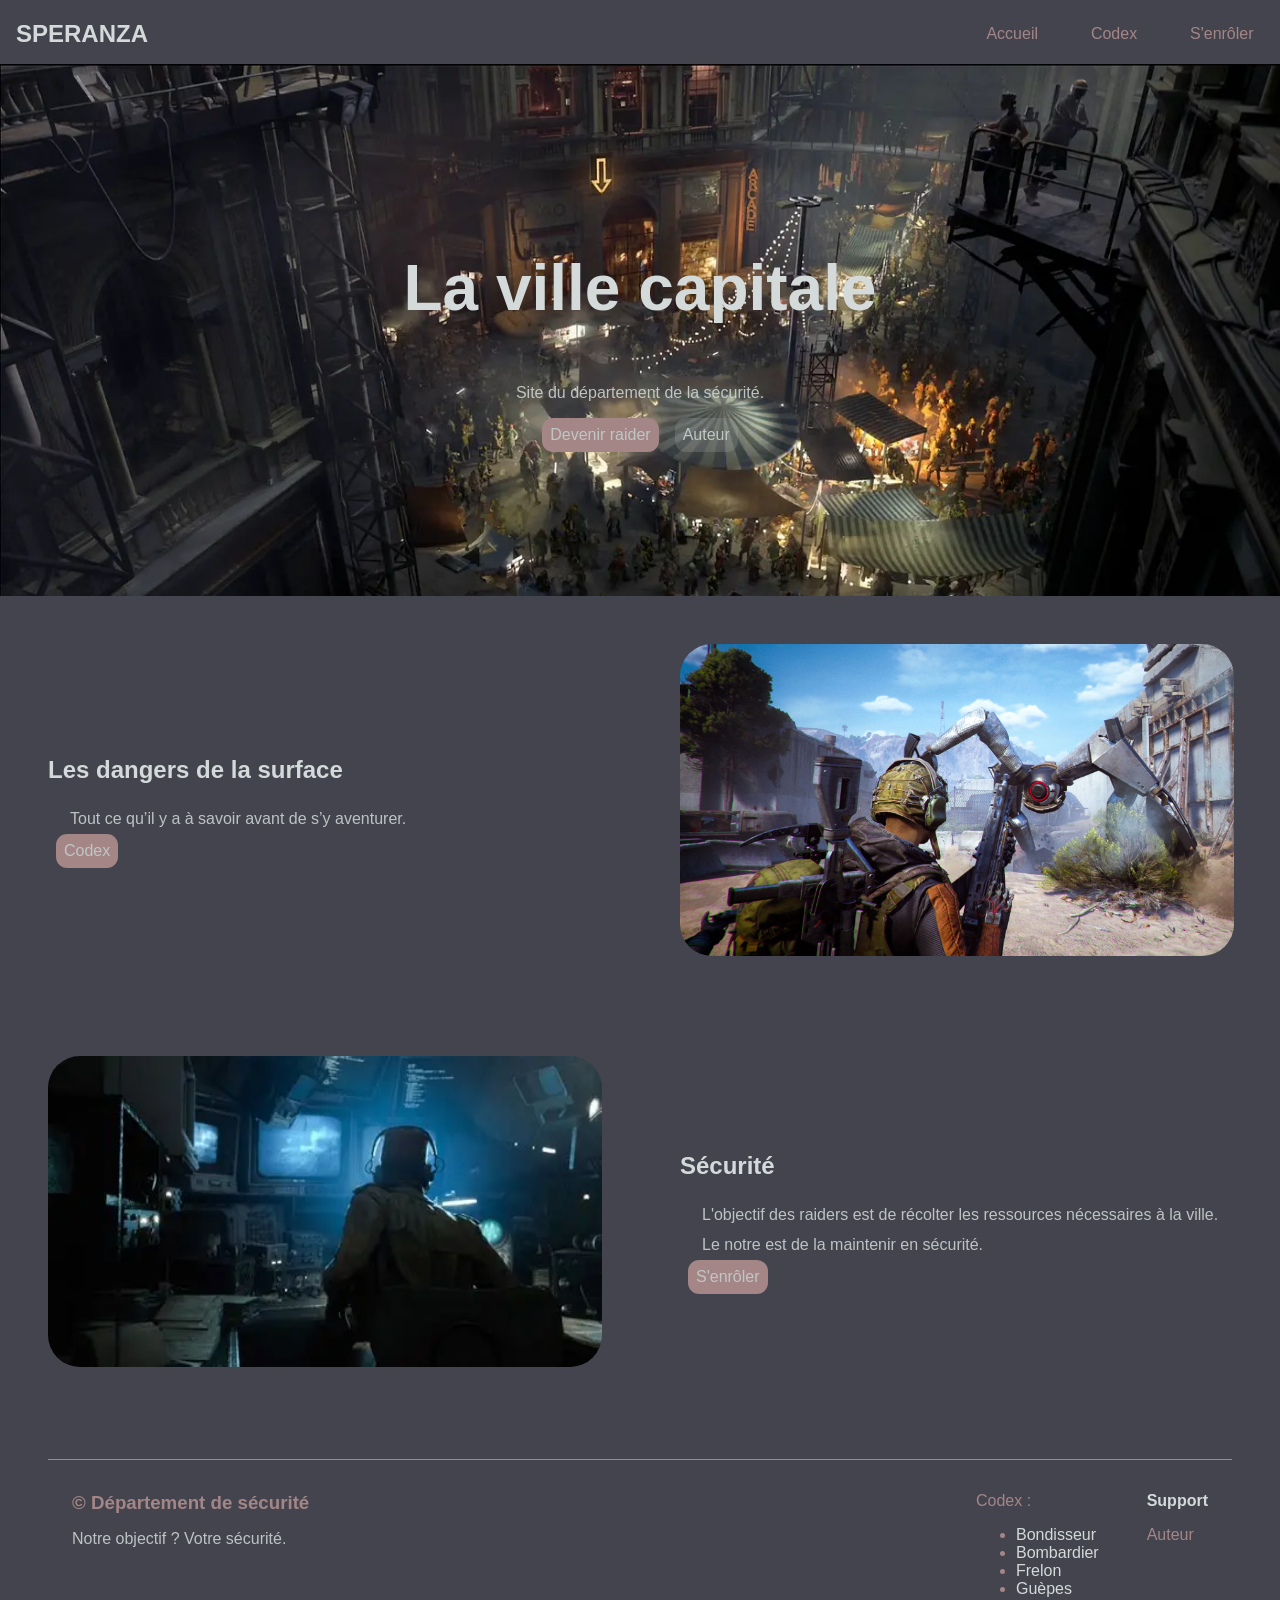
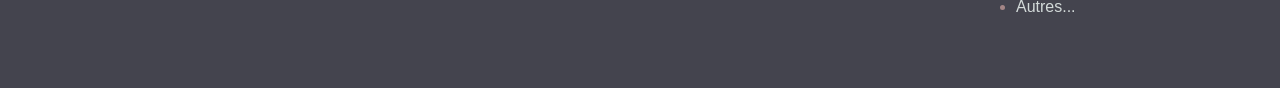
==== commit 2f22356d: "les liens du footer sont maintanant précis" ====
--- a/index.html
+++ b/index.html
@@ -14,12 +14,14 @@
     </head>
     <body>
         <header>
-
             <nav><!--Contient le logo SPERANZA sous forme de texte majuscule et les liens "Auteur" et "Codex"-->
                 <div id="logo">
                     <h2>SPERANZA</h2>
                 </div>
                 <div class="topLinks">
+                    <div>
+                        <a class="navLink" href="index.html">Accueil</a>
+                    </div>
                     <div>
                         <a class="navLink" href="codex.html">Codex</a>
                     </div>
@@ -43,7 +45,6 @@
 
            
             <section><!--Titre et image menant à l'encyclopédie-->
-
                 <div class="content">
                     <h2>Les dangers de la surface</h2>
                     <p>Tout ce qu’il y a à savoir avant de s’y aventurer.</p>
@@ -53,11 +54,9 @@
                 <div>
                     <img  class="blocImage" src="images/leaper2.jpg" alt="Un bondisseur attaquant une personne">
                 </div>
-
             </section> 
 
             <section><!--Descriptif du département de la sécurité et image-->
-
                 <div>
                     <img class="blocImage" src="images/shani3.webp" alt="La cheffe du département de la sécurité en plein travail.">
                 </div>
@@ -68,10 +67,7 @@
                     <p>Le notre est de la maintenir en sécurité.</p>
                     <a class="callToActLink" href="enlist.html">S'enrôler</a>
                 </div>
-
-            </section>
-
-                       
+            </section>        
         </main>                
 
         <footer><!--descriptif très bref du département et quelques liens -->    
@@ -91,16 +87,19 @@
                     <a class="FooterLinks" href="codex.html">Codex :</a>                   
                     <ul class="whiteFooterLinks">
                         <li>
-                            <a href="codex.html">Bondisseur</a>
+                            <a href="codex.html#bondisseur">Bondisseur</a>
                         </li>
                         <li>
-                            <a href="codex.html">Bombardier</a>
+                            <a href="codex.html#bombardier">Bombardier</a>
                         </li>
                         <li>
-                            <a href="codex.html">Déchiqueteurs</a>
+                            <a href="codex.html#frelon">Frelon</a>
                         </li>
                         <li>
-                            <a href="codex.html">Autres...</a>
+                            <a href="codex.html#guèpe">Guèpes</a>
+                        </li>
+                        <li>
+                           <a href="codex.html">Autres...</a>
                         </li>
                     </ul>
                 </div>
@@ -109,13 +108,7 @@
                     <h4>Support</h4> 
                     <div>
                         <a class="FooterLinks" href="auteur.html">Auteur</a> 
-                    </div>
-                    <div>
-                        <a class="FooterLinks" href="support.html">Support</a> 
-                    </div>
-                    <div>
-                        <a class="FooterLinks" href="mentions-legales.html">Mentions légales</a>  
-                    </div>                                                                      
+                    </div>                                                              
                 </div>  
             </div>
         </footer>
--- a/style.css
+++ b/style.css
@@ -132,9 +132,10 @@
 }
 
 #AuthorTitle {
-    background-image: url('images/firefly.jpg');
-
-    padding: 10em 2em ;    
+    background-image: url('images/aseprite2.png');
+    opacity: 75%;
+
+    padding: 16em 2em ;    
 }
 
 #AuthorTitle h1 {
@@ -143,13 +144,6 @@
     background-color: #44444e9b;
     margin: 0px;
     margin-bottom: 13px;
-}
-
-#AuthorTitle p {
-    border-radius: 0.35em;
-    padding: 8px 10px;
-    background-color: #44444e9b;
-    margin: 10px;
 }
 
 
@@ -408,9 +402,23 @@
 }
 
 #hobbiesPresentation {
-    flex-direction: collumn;         
+    display: flex;
+    flex-direction: collumn;
+    align-items: center;
 }
 
 #hobbyImages {
+    display: flex;
     flex-direction: row;    
+    justify-content: space-between;
+}
+
+.hobbyImages {
+    display: flex;
+    justify-content: space-between;
+    align-items: row;
+    width: 30em;
+    padding: 1em;
+    border-radius: 5em;
+
 }
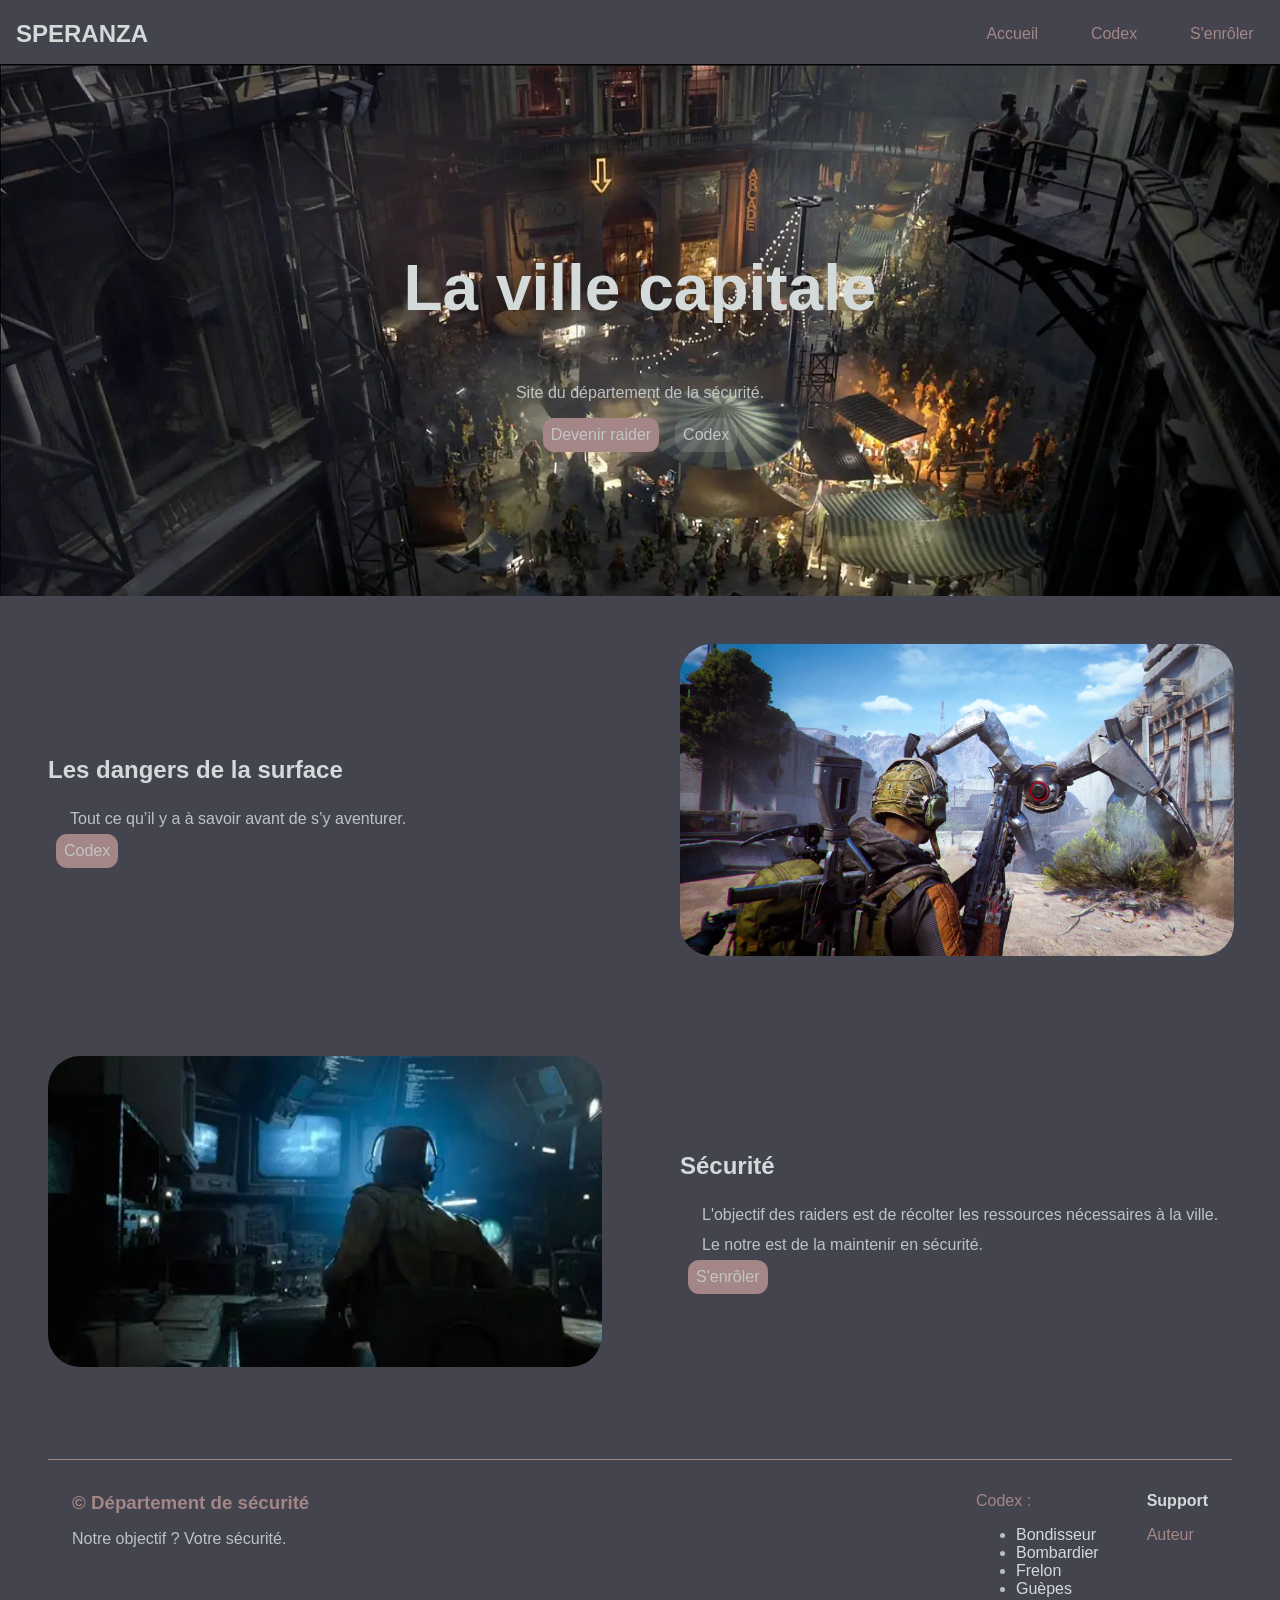
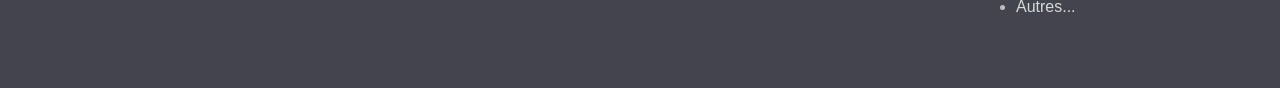
==== commit d372942c: "changements mineurs tels que le lien auteur sur index footer only normalement" ====
--- a/index.html
+++ b/index.html
@@ -39,7 +39,7 @@
                 <p>Site du département de la sécurité.</p>
                 <div class="titleLinks">
                     <a class="callToActLink" href="enlist.html">Devenir raider</a>
-                    <a class="semiTransparentLink" href="auteur.html">Auteur</a>
+                    <a class="semiTransparentLink" href="codex.html">Codex</a>
                 </div>
             </div>
 
--- a/style.css
+++ b/style.css
@@ -1,6 +1,7 @@
 *{
     font-family: Helvetica, "Roboto", sans-serif;
     flex-wrap: wrap;
+    color: #d3dad9d1; 
 }
 
 :root {
@@ -420,5 +421,4 @@
     width: 30em;
     padding: 1em;
     border-radius: 5em;
-
-}+}
